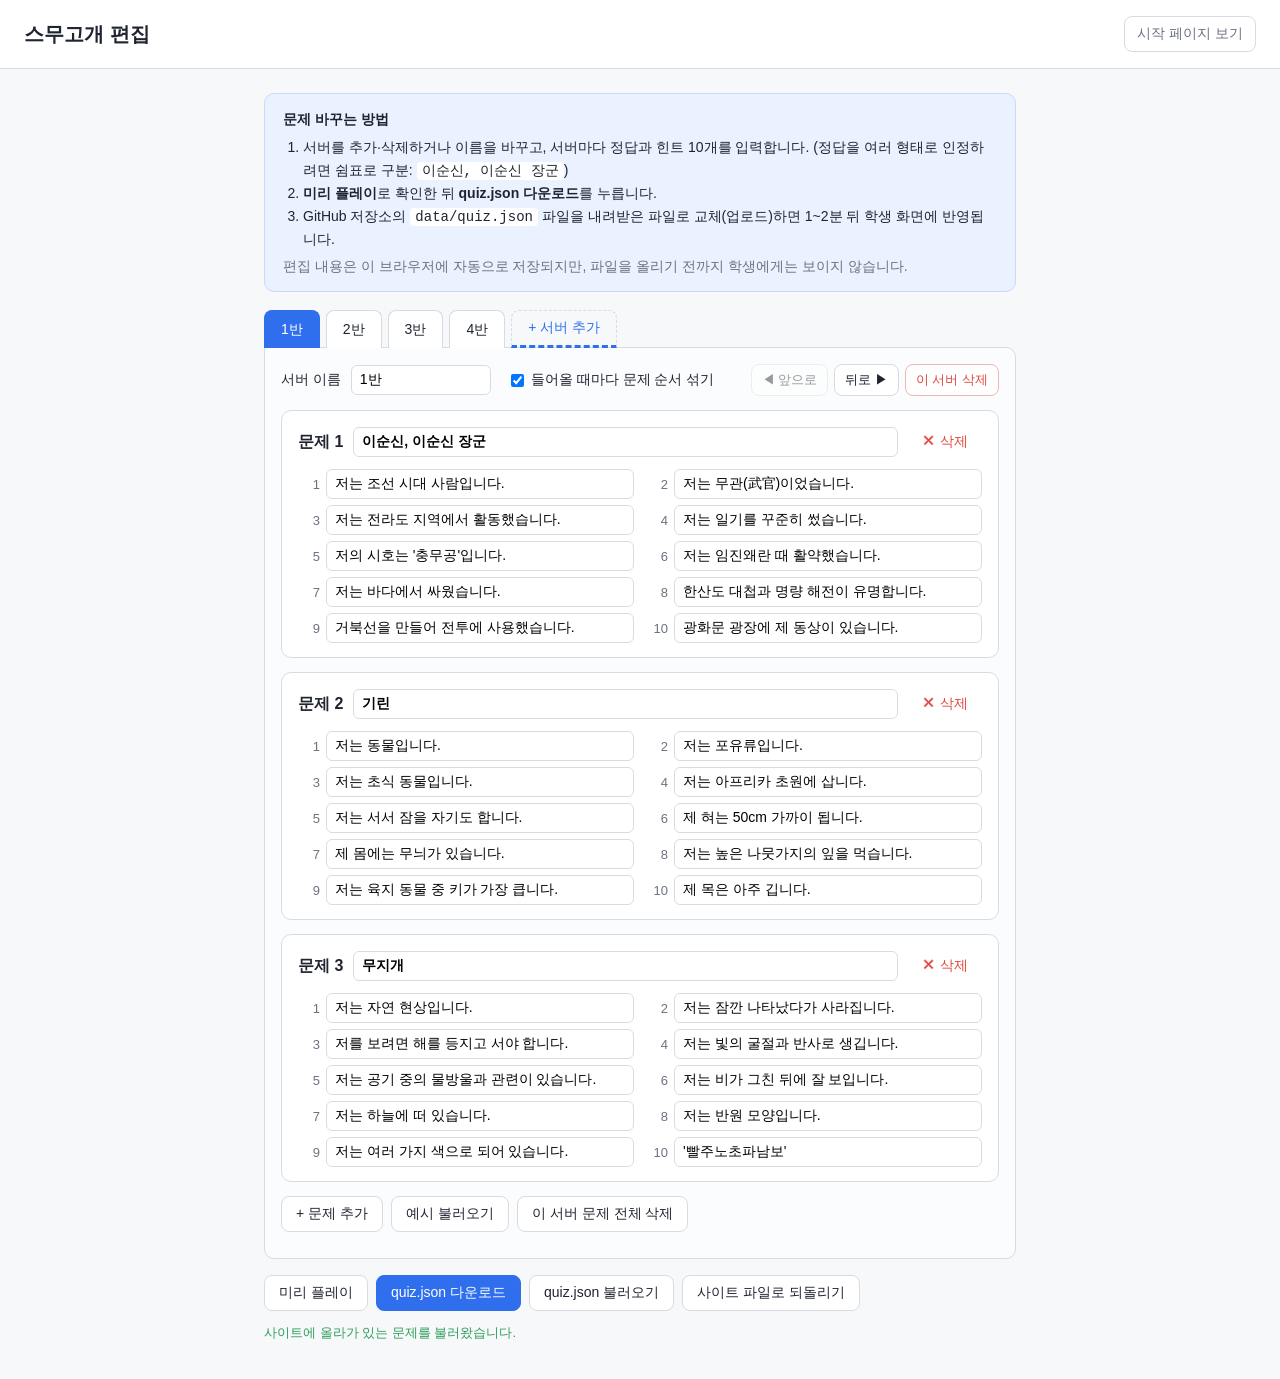
==== editor.html @ bad4424d "Add twenty questions site with per-server problem sets Co-Authored-By: Claude Opus 5.5 <noreply@anth" ====
<!DOCTYPE html>
<html lang="ko">
<head>
<meta charset="UTF-8">
<meta name="viewport" content="width=device-width, initial-scale=1.0">
<title>스무고개 편집</title>
<link rel="stylesheet" href="style.css">
</head>
<body>
<header class="app-header">
  <h1>스무고개 편집</h1>
  <a class="home-link" href="index.html" target="_blank">시작 페이지 보기</a>
</header>

<main>
  <div class="guide-box">
    <strong>문제 바꾸는 방법</strong>
    <ol>
      <li>서버를 추가·삭제하거나 이름을 바꾸고, 서버마다 정답과 힌트 10개를 입력합니다.
        (정답을 여러 형태로 인정하려면 쉼표로 구분: <code>이순신, 이순신 장군</code>)</li>
      <li><strong>미리 플레이</strong>로 확인한 뒤 <strong>quiz.json 다운로드</strong>를 누릅니다.</li>
      <li>GitHub 저장소의 <code>data/quiz.json</code> 파일을 내려받은 파일로 교체(업로드)하면 1~2분 뒤 학생 화면에 반영됩니다.</li>
    </ol>
    <p class="hint">편집 내용은 이 브라우저에 자동으로 저장되지만, 파일을 올리기 전까지 학생에게는 보이지 않습니다.</p>
  </div>

  <nav class="server-tabs" id="server-tabs"></nav>

  <div class="server-panel">
    <div class="meta-row">
      <label>서버 이름 <input id="name-input" type="text" placeholder="예: 1반"></label>
      <label class="check-label"><input type="checkbox" id="shuffle-check"> 들어올 때마다 문제 순서 섞기</label>
      <span class="meta-actions">
        <button id="move-left-btn" type="button" title="시작 페이지에서 앞으로">◀ 앞으로</button>
        <button id="move-right-btn" type="button" title="시작 페이지에서 뒤로">뒤로 ▶</button>
        <button id="delete-server-btn" type="button" class="danger">이 서버 삭제</button>
      </span>
    </div>

    <div id="problem-list"></div>

    <div class="row-actions">
      <button id="add-problem-btn" type="button">+ 문제 추가</button>
      <button id="load-example-btn" type="button">예시 불러오기</button>
      <button id="reset-btn" type="button">이 서버 문제 전체 삭제</button>
    </div>
  </div>

  <div class="editor-actions">
    <button id="preview-btn" type="button">미리 플레이</button>
    <button id="download-btn" type="button" class="primary">quiz.json 다운로드</button>
    <label class="file-btn">
      quiz.json 불러오기
      <input id="import-input" type="file" accept="application/json">
    </label>
    <button id="reload-btn" type="button">사이트 파일로 되돌리기</button>
  </div>

  <p id="editor-status" class="status"></p>
</main>

<script src="common.js"></script>
<script src="editor.js"></script>
</body>
</html>
---- style.css ----
:root {
  --accent: #2f6fed;
  --accent-light: #eaf1ff;
  --border: #d7dce3;
  --bg: #f7f8fa;
  --panel-bg: #ffffff;
  --text: #1f2430;
  --muted: #6b7280;
  --correct: #2e9e5b;
  --correct-light: #e6f6ec;
  --incorrect: #e0483f;
  --incorrect-light: #fdecea;
}

* { box-sizing: border-box; }

body {
  margin: 0;
  font-family: -apple-system, "Segoe UI", "Pretendard", "Malgun Gothic", sans-serif;
  background: var(--bg);
  color: var(--text);
}

.app-header {
  display: flex;
  align-items: center;
  justify-content: space-between;
  padding: 16px 24px;
  background: var(--panel-bg);
  border-bottom: 1px solid var(--border);
}

.app-header h1 { font-size: 20px; margin: 0; }

.tabs { display: flex; gap: 8px; }

.tab-btn {
  padding: 8px 16px;
  border: 1px solid var(--border);
  background: var(--panel-bg);
  border-radius: 8px;
  cursor: pointer;
  font-size: 14px;
}

.tab-btn.active {
  background: var(--accent);
  color: #fff;
  border-color: var(--accent);
}

main {
  max-width: 800px;
  margin: 0 auto;
  padding: 24px;
}

.panel { display: none; }
.panel.active { display: block; }

.hint {
  color: var(--muted);
  font-size: 14px;
  line-height: 1.5;
}

.hint code {
  background: #eef0f3;
  padding: 1px 5px;
  border-radius: 4px;
}

/* ---------- 편집 모드 ---------- */

.problem-card {
  background: var(--panel-bg);
  border: 1px solid var(--border);
  border-radius: 10px;
  padding: 14px 16px;
  margin-bottom: 14px;
}

.problem-head {
  display: flex;
  align-items: center;
  gap: 10px;
  margin-bottom: 10px;
}

.problem-head .problem-no {
  font-weight: 700;
  white-space: nowrap;
}

.problem-head input { flex: 1; font-weight: 600; }

.problem-head .del-btn {
  border: none;
  background: none;
  color: var(--incorrect);
  font-size: 14px;
  white-space: nowrap;
}

.hint-inputs {
  display: grid;
  grid-template-columns: 1fr 1fr;
  gap: 6px 12px;
}

.hint-input-row {
  display: flex;
  align-items: center;
  gap: 6px;
}

.hint-input-row span {
  width: 22px;
  text-align: right;
  color: var(--muted);
  font-size: 13px;
  flex-shrink: 0;
}

.problem-card input[type="text"] {
  width: 100%;
  padding: 6px 8px;
  border: 1px solid var(--border);
  border-radius: 6px;
  font-size: 14px;
}

.row-actions { margin: 10px 0; }

button {
  padding: 8px 14px;
  border: 1px solid var(--border);
  background: var(--panel-bg);
  border-radius: 8px;
  cursor: pointer;
  font-size: 14px;
  color: var(--text);
}

button:hover:not(:disabled) { background: #f0f2f5; }
button:disabled { opacity: 0.45; cursor: not-allowed; }

button.primary {
  background: var(--accent);
  border-color: var(--accent);
  color: #fff;
}

button.primary:hover:not(:disabled) { background: #2559c7; }

.editor-actions {
  display: flex;
  flex-wrap: wrap;
  align-items: center;
  gap: 8px;
  margin-top: 16px;
}

.check-label {
  font-size: 14px;
  display: flex;
  align-items: center;
  gap: 4px;
  margin-right: 8px;
}

.file-btn {
  padding: 8px 14px;
  border: 1px solid var(--border);
  background: var(--panel-bg);
  border-radius: 8px;
  cursor: pointer;
  font-size: 14px;
  position: relative;
}

.file-btn input[type="file"] {
  position: absolute;
  inset: 0;
  opacity: 0;
  cursor: pointer;
}

.status {
  min-height: 20px;
  font-size: 13px;
  color: var(--incorrect);
}

.status.ok { color: var(--correct); }

/* ---------- 플레이 모드 ---------- */

.empty-msg {
  padding: 40px 0;
  text-align: center;
  color: var(--muted);
}

.progress-row {
  display: flex;
  justify-content: space-between;
  align-items: center;
  margin-bottom: 14px;
}

.problem-counter { font-size: 18px; font-weight: 700; }
.score-display { font-size: 14px; color: var(--muted); }

.hint-list {
  list-style: none;
  margin: 0 0 16px;
  padding: 0;
}

.hint-list li {
  display: flex;
  gap: 10px;
  align-items: baseline;
  background: var(--panel-bg);
  border: 1px solid var(--border);
  border-radius: 8px;
  padding: 10px 14px;
  margin-bottom: 8px;
  font-size: 16px;
  line-height: 1.5;
}

.hint-list li .hint-no {
  color: var(--accent);
  font-weight: 700;
  flex-shrink: 0;
  min-width: 52px;
}

.hint-list li.latest {
  border-color: var(--accent);
  background: var(--accent-light);
  font-weight: 600;
}

/* 틀리거나 맞힌 뒤 공개되는, 보지 않았던 힌트 */
.hint-list li.unseen {
  background: #f3f4f6;
  border-style: dashed;
  color: var(--muted);
}

.hint-list li.unseen .hint-no { color: var(--muted); }

.hint-list li .unseen-tag {
  margin-left: auto;
  font-size: 12px;
  white-space: nowrap;
}

.answer-row {
  display: flex;
  gap: 8px;
}

.answer-row input {
  flex: 1;
  min-width: 0;
  padding: 10px 12px;
  border: 1px solid var(--border);
  border-radius: 8px;
  font-size: 16px;
}

.answer-row input:focus { outline: 2px solid var(--accent); border-color: var(--accent); }

.answer-row button { padding: 10px 18px; font-size: 15px; white-space: nowrap; }

.result-box {
  border-radius: 10px;
  padding: 16px 18px;
  margin-top: 4px;
}

.result-box.correct { background: var(--correct-light); border: 1px solid var(--correct); }
.result-box.incorrect { background: var(--incorrect-light); border: 1px solid var(--incorrect); }

.result-title { font-size: 18px; font-weight: 700; margin: 0 0 6px; }
.result-box.correct .result-title { color: var(--correct); }
.result-box.incorrect .result-title { color: var(--incorrect); }

.result-detail { margin: 0 0 12px; font-size: 15px; line-height: 1.6; }

.summary-title { font-size: 20px; margin: 0 0 6px; }
.summary-score { font-size: 16px; font-weight: 600; }

.summary-table {
  width: 100%;
  border-collapse: collapse;
  background: var(--panel-bg);
  border: 1px solid var(--border);
  font-size: 14px;
}

.summary-table th, .summary-table td {
  padding: 8px 10px;
  border-bottom: 1px solid var(--border);
  text-align: left;
}

.summary-table th { background: #f0f2f5; color: var(--muted); font-size: 13px; }
.summary-table tr.correct td:nth-child(3) { color: var(--correct); font-weight: 600; }
.summary-table tr.incorrect td:nth-child(3) { color: var(--incorrect); }

.play-actions { margin-top: 20px; display: flex; gap: 10px; }

@media (max-width: 640px) {
  main { padding: 14px; }
  .app-header { padding: 12px 16px; }
  .hint-inputs { grid-template-columns: 1fr; }
  .answer-row { flex-wrap: wrap; }
  .answer-row input { flex-basis: 100%; }
  .answer-row button { flex: 1; }
}

/* ---------- 시작 페이지 ---------- */

.start-main { text-align: center; }
.start-title { font-size: 24px; margin: 24px 0 8px; }
.start-hint { margin-bottom: 28px; }

.class-grid {
  display: grid;
  grid-template-columns: repeat(2, 1fr);
  gap: 16px;
  max-width: 520px;
  margin: 0 auto;
}

.class-card {
  display: flex;
  align-items: baseline;
  justify-content: center;
  gap: 4px;
  padding: 32px 16px;
  background: var(--panel-bg);
  border: 2px solid var(--border);
  border-radius: 14px;
  color: var(--text);
  text-decoration: none;
  font-size: 22px;
  font-weight: 600;
  transition: border-color 0.15s, background 0.15s, transform 0.15s;
}

.class-card:hover {
  border-color: var(--accent);
  background: var(--accent-light);
  transform: translateY(-2px);
}

.class-card .class-no { font-size: 40px; font-weight: 800; color: var(--accent); }

/* ---------- 게임 페이지 헤더 ---------- */

.class-title { color: var(--accent); margin-left: 6px; }

.home-link {
  font-size: 14px;
  color: var(--muted);
  text-decoration: none;
  padding: 8px 12px;
  border: 1px solid var(--border);
  border-radius: 8px;
}

.home-link:hover { background: #f0f2f5; }

.empty-msg a { color: var(--accent); }

/* ---------- 편집 페이지 ---------- */

.guide-box {
  background: var(--accent-light);
  border: 1px solid #c9d9fb;
  border-radius: 10px;
  padding: 14px 18px;
  margin-bottom: 18px;
  font-size: 14px;
  line-height: 1.6;
}

.guide-box ol { margin: 6px 0; padding-left: 20px; }
.guide-box .hint { margin: 4px 0 0; }

.guide-box code, .hint code {
  background: #fff;
  padding: 1px 5px;
  border-radius: 4px;
}

.meta-row {
  display: flex;
  flex-wrap: wrap;
  align-items: center;
  gap: 16px;
  margin-bottom: 14px;
  font-size: 14px;
}

.meta-row input[type="text"] {
  margin-left: 6px;
  padding: 6px 8px;
  border: 1px solid var(--border);
  border-radius: 6px;
  font-size: 14px;
  width: 140px;
}

@media (max-width: 640px) {
  .app-header { flex-wrap: wrap; gap: 8px; }
  .class-card { padding: 24px 12px; }
}

/* ---------- 편집 페이지: 서버 탭 ---------- */

.server-tabs {
  display: flex;
  flex-wrap: wrap;
  gap: 6px;
  margin-bottom: -1px;
}

.server-tabs .tab-btn {
  border-radius: 8px 8px 0 0;
  border-bottom: none;
}

.server-tabs .add-tab {
  color: var(--accent);
  border-style: dashed;
  background: transparent;
}

.server-panel {
  border: 1px solid var(--border);
  border-radius: 0 10px 10px 10px;
  background: #fbfcfd;
  padding: 16px;
}

.meta-actions {
  display: flex;
  gap: 6px;
  margin-left: auto;
}

.meta-actions button { padding: 6px 10px; font-size: 13px; }

button.danger { color: var(--incorrect); border-color: #f1b7b3; }
button.danger:hover:not(:disabled) { background: var(--incorrect-light); }

.row-actions { display: flex; flex-wrap: wrap; gap: 8px; }

@media (max-width: 640px) {
  .meta-actions { margin-left: 0; }
}
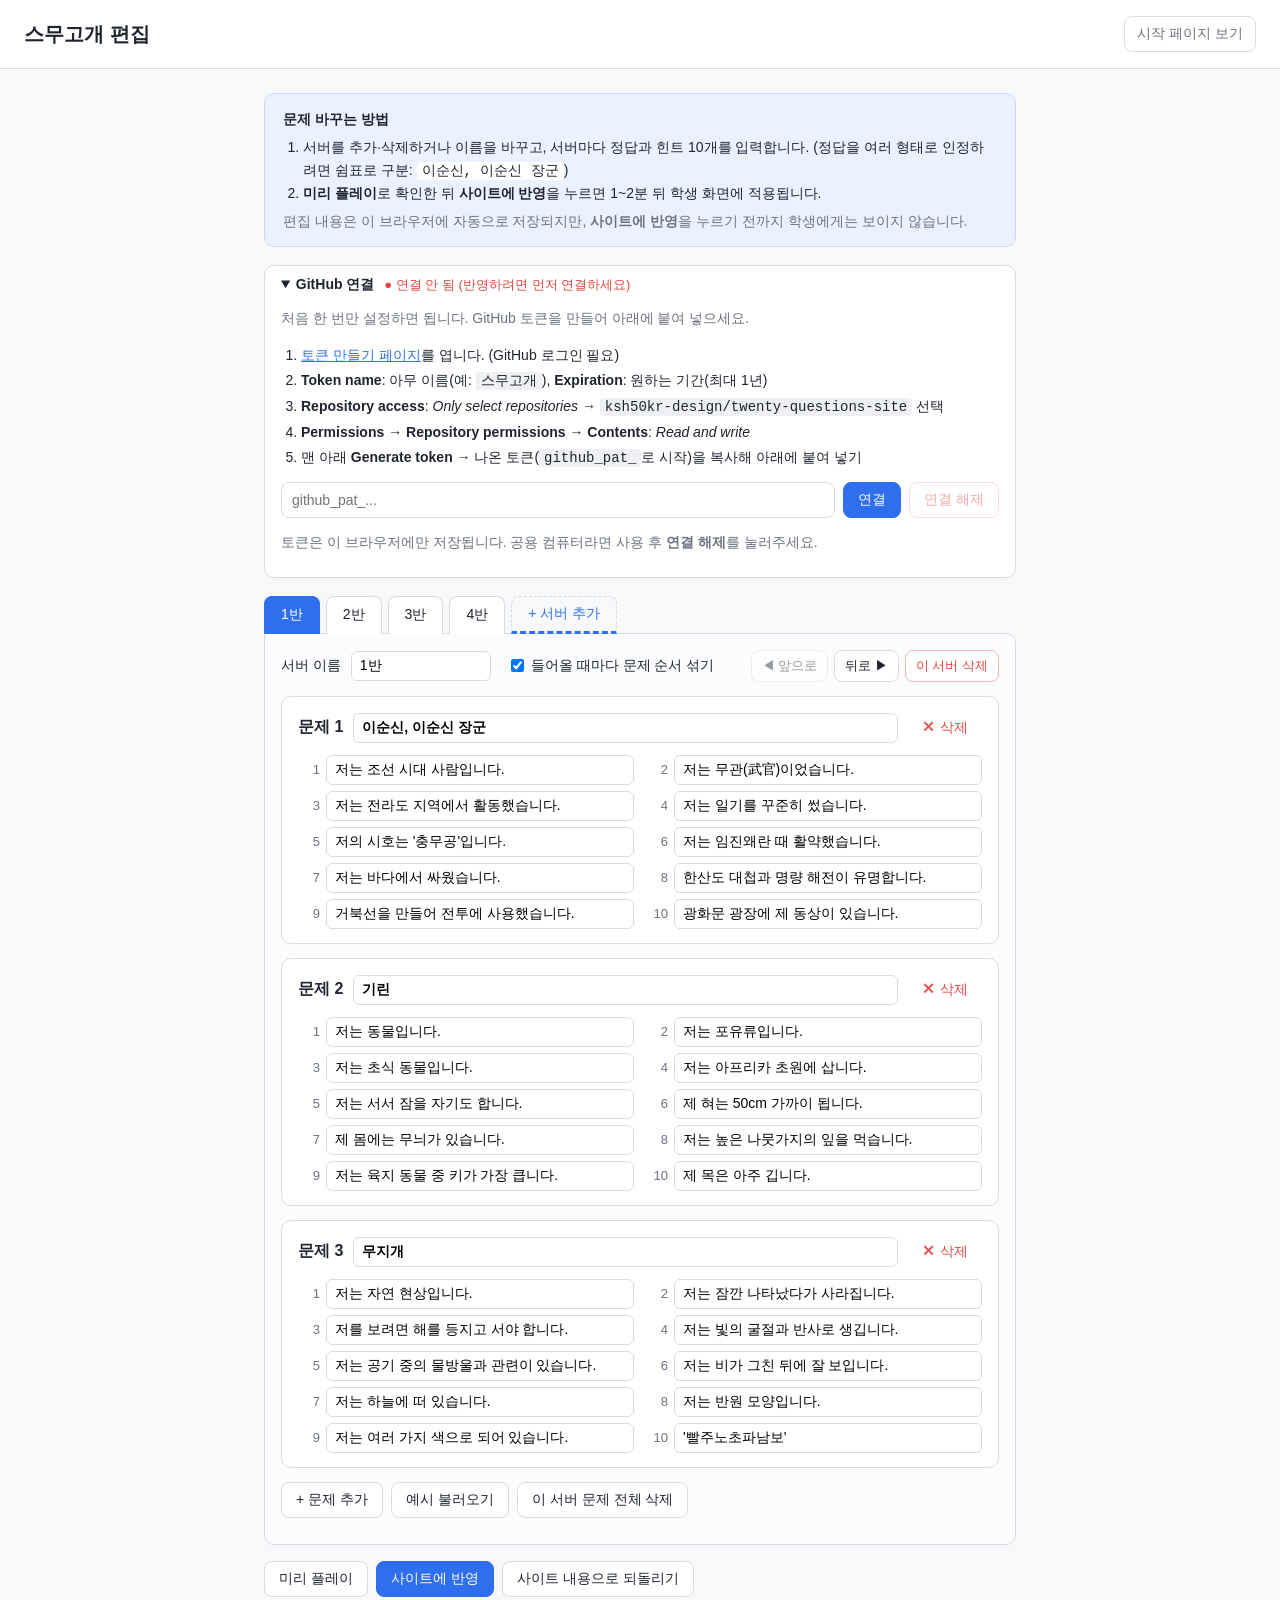
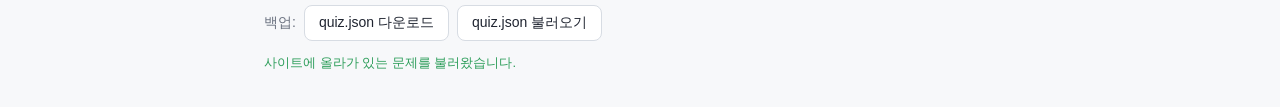
==== commit a477f62b: "Add one-click publish from editor via GitHub API Co-Authored-By: Claude Opus 5.5 <noreply@anthropic." ====
--- a/editor.html
+++ b/editor.html
@@ -18,11 +18,30 @@
     <ol>
       <li>서버를 추가·삭제하거나 이름을 바꾸고, 서버마다 정답과 힌트 10개를 입력합니다.
         (정답을 여러 형태로 인정하려면 쉼표로 구분: <code>이순신, 이순신 장군</code>)</li>
-      <li><strong>미리 플레이</strong>로 확인한 뒤 <strong>quiz.json 다운로드</strong>를 누릅니다.</li>
-      <li>GitHub 저장소의 <code>data/quiz.json</code> 파일을 내려받은 파일로 교체(업로드)하면 1~2분 뒤 학생 화면에 반영됩니다.</li>
+      <li><strong>미리 플레이</strong>로 확인한 뒤 <strong>사이트에 반영</strong>을 누르면 1~2분 뒤 학생 화면에 적용됩니다.</li>
     </ol>
-    <p class="hint">편집 내용은 이 브라우저에 자동으로 저장되지만, 파일을 올리기 전까지 학생에게는 보이지 않습니다.</p>
+    <p class="hint">편집 내용은 이 브라우저에 자동으로 저장되지만, <strong>사이트에 반영</strong>을 누르기 전까지 학생에게는 보이지 않습니다.</p>
   </div>
+
+  <details id="gh-box" class="gh-box">
+    <summary>GitHub 연결 <span id="gh-state" class="gh-state"></span></summary>
+    <div class="gh-body">
+      <p class="hint">처음 한 번만 설정하면 됩니다. GitHub 토큰을 만들어 아래에 붙여 넣으세요.</p>
+      <ol class="gh-steps">
+        <li><a href="https://github.com/settings/personal-access-tokens/new" target="_blank" rel="noopener">토큰 만들기 페이지</a>를 엽니다. (GitHub 로그인 필요)</li>
+        <li><strong>Token name</strong>: 아무 이름(예: <code>스무고개</code>), <strong>Expiration</strong>: 원하는 기간(최대 1년)</li>
+        <li><strong>Repository access</strong>: <em>Only select repositories</em> → <code id="gh-repo-name"></code> 선택</li>
+        <li><strong>Permissions → Repository permissions → Contents</strong>: <em>Read and write</em></li>
+        <li>맨 아래 <strong>Generate token</strong> → 나온 토큰(<code>github_pat_</code>로 시작)을 복사해 아래에 붙여 넣기</li>
+      </ol>
+      <div class="gh-row">
+        <input id="gh-token-input" type="password" placeholder="github_pat_..." autocomplete="off">
+        <button id="gh-save-btn" type="button" class="primary">연결</button>
+        <button id="gh-forget-btn" type="button" class="danger">연결 해제</button>
+      </div>
+      <p class="hint">토큰은 이 브라우저에만 저장됩니다. 공용 컴퓨터라면 사용 후 <strong>연결 해제</strong>를 눌러주세요.</p>
+    </div>
+  </details>
 
   <nav class="server-tabs" id="server-tabs"></nav>
 
@@ -48,12 +67,16 @@
 
   <div class="editor-actions">
     <button id="preview-btn" type="button">미리 플레이</button>
-    <button id="download-btn" type="button" class="primary">quiz.json 다운로드</button>
+    <button id="publish-btn" type="button" class="primary">사이트에 반영</button>
+    <button id="reload-btn" type="button">사이트 내용으로 되돌리기</button>
+  </div>
+  <div class="editor-actions backup-actions">
+    <span class="hint">백업:</span>
+    <button id="download-btn" type="button">quiz.json 다운로드</button>
     <label class="file-btn">
       quiz.json 불러오기
       <input id="import-input" type="file" accept="application/json">
     </label>
-    <button id="reload-btn" type="button">사이트 파일로 되돌리기</button>
   </div>
 
   <p id="editor-status" class="status"></p>
--- a/style.css
+++ b/style.css
@@ -466,3 +466,37 @@
 @media (max-width: 640px) {
   .meta-actions { margin-left: 0; }
 }
+
+/* ---------- 편집 페이지: GitHub 연결 ---------- */
+
+.gh-box {
+  background: var(--panel-bg);
+  border: 1px solid var(--border);
+  border-radius: 10px;
+  padding: 10px 16px;
+  margin-bottom: 18px;
+  font-size: 14px;
+}
+
+.gh-box summary { cursor: pointer; font-weight: 600; }
+.gh-state { font-weight: 500; margin-left: 6px; font-size: 13px; }
+.gh-state.on { color: var(--correct); }
+.gh-state.off { color: var(--incorrect); }
+
+.gh-steps { padding-left: 20px; line-height: 1.8; margin: 6px 0 10px; }
+.gh-steps a { color: var(--accent); }
+.gh-steps code { background: #eef0f3; padding: 1px 5px; border-radius: 4px; }
+
+.gh-row { display: flex; gap: 8px; flex-wrap: wrap; }
+
+.gh-row input {
+  flex: 1;
+  min-width: 200px;
+  padding: 8px 10px;
+  border: 1px solid var(--border);
+  border-radius: 8px;
+  font-size: 14px;
+}
+
+.backup-actions { margin-top: 8px; }
+.backup-actions .hint { margin: 0; }
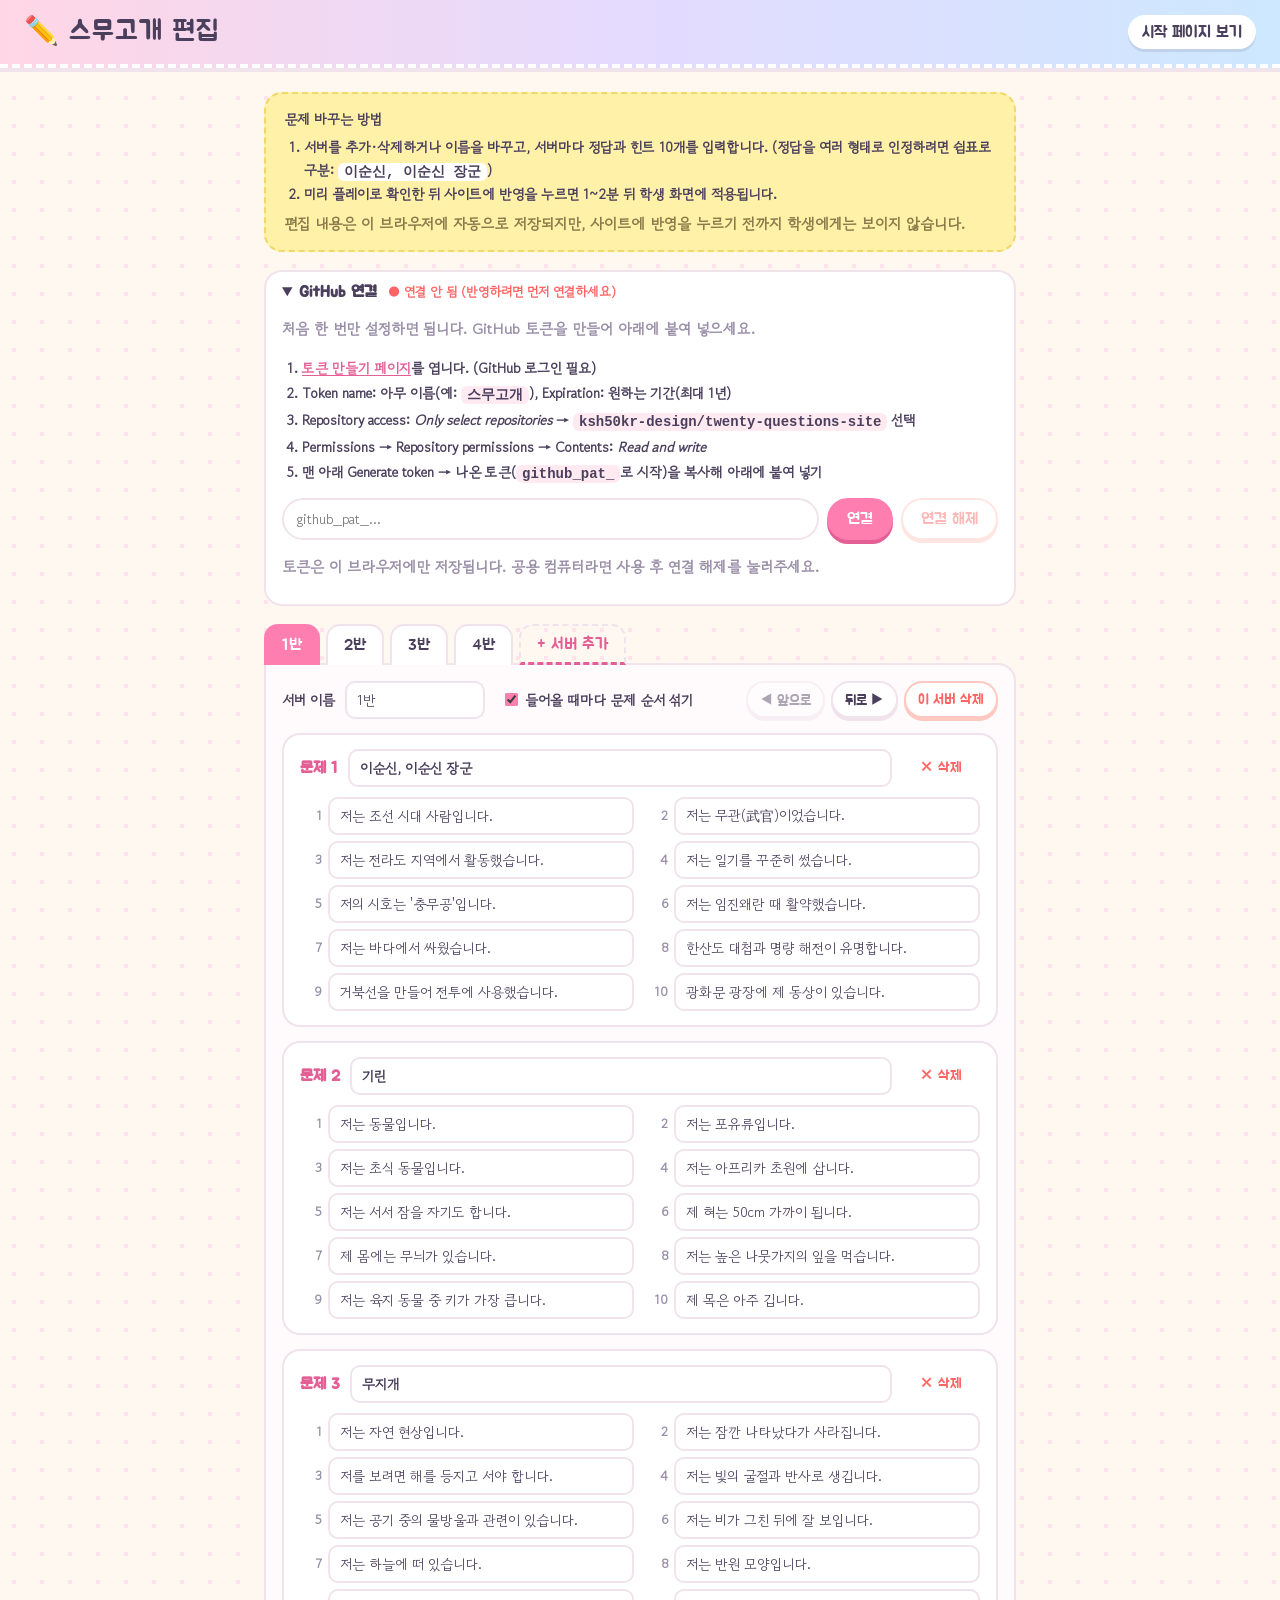
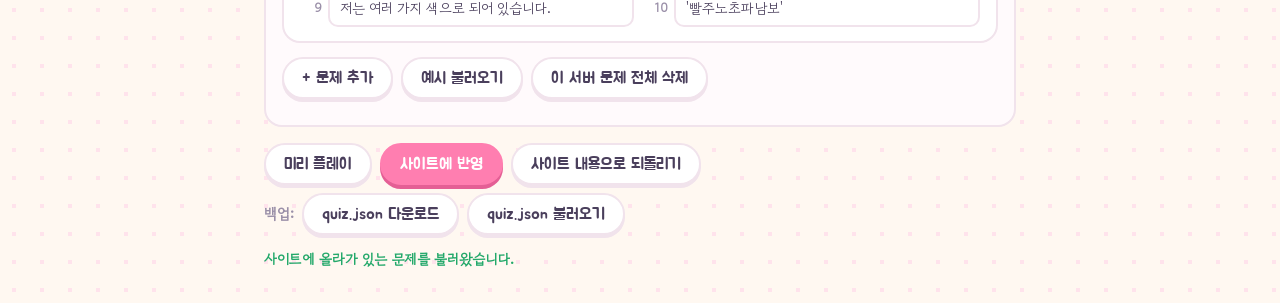
==== commit ae0ffd04: "Restyle site with cute pastel theme for elementary students Rename start prompt to '서버를 선택하세요', add " ====
--- a/editor.html
+++ b/editor.html
@@ -4,11 +4,14 @@
 <meta charset="UTF-8">
 <meta name="viewport" content="width=device-width, initial-scale=1.0">
 <title>스무고개 편집</title>
+<link rel="preconnect" href="https://fonts.googleapis.com">
+<link rel="preconnect" href="https://fonts.gstatic.com" crossorigin>
+<link href="https://fonts.googleapis.com/css2?family=Gowun+Dodum&family=Jua&display=swap" rel="stylesheet">
 <link rel="stylesheet" href="style.css">
 </head>
 <body>
 <header class="app-header">
-  <h1>스무고개 편집</h1>
+  <h1><span class="logo">✏️</span> 스무고개 편집</h1>
   <a class="home-link" href="index.html" target="_blank">시작 페이지 보기</a>
 </header>
 
--- a/style.css
+++ b/style.css
@@ -1,46 +1,93 @@
 :root {
-  --accent: #2f6fed;
-  --accent-light: #eaf1ff;
-  --border: #d7dce3;
-  --bg: #f7f8fa;
+  /* 기본 */
+  --bg: #fff8f1;
+  --dot: #ffe3ec;
   --panel-bg: #ffffff;
-  --text: #1f2430;
-  --muted: #6b7280;
-  --correct: #2e9e5b;
-  --correct-light: #e6f6ec;
-  --incorrect: #e0483f;
-  --incorrect-light: #fdecea;
+  --text: #4a3f5c;
+  --muted: #9a8fa8;
+  --border: #f1e3ec;
+
+  /* 포인트 색 (선명한 캔디 핑크) */
+  --accent: #ff7eb0;
+  --accent-dark: #e45f95;
+  --accent-light: #ffeaf2;
+
+  /* 파스텔 팔레트 */
+  --pink: #ffd6e5;
+  --peach: #ffdcc8;
+  --lemon: #fff1a8;
+  --mint: #c8f1dd;
+  --sky: #cde8ff;
+  --lavender: #e4dbff;
+
+  /* 정답 / 오답 */
+  --correct: #23a86a;
+  --correct-light: #dcf7e9;
+  --incorrect: #ff6464;
+  --incorrect-light: #ffe7e4;
+
+  --font-title: "Jua", "Gowun Dodum", "Malgun Gothic", sans-serif;
+  --font-body: "Gowun Dodum", "Pretendard", "Malgun Gothic", sans-serif;
 }
 
 * { box-sizing: border-box; }
 
 body {
   margin: 0;
-  font-family: -apple-system, "Segoe UI", "Pretendard", "Malgun Gothic", sans-serif;
-  background: var(--bg);
-  color: var(--text);
+  font-family: var(--font-body);
+  font-weight: 700;
+  background-color: var(--bg);
+  background-image: radial-gradient(var(--dot) 2.5px, transparent 2.5px);
+  background-size: 28px 28px;
+  color: var(--text);
+  min-height: 100vh;
+}
+
+h1, h2, .problem-counter, .result-title, .summary-title, .class-card, button, .file-btn, .home-link, .tab-btn {
+  font-family: var(--font-title);
+  font-weight: 400;
 }
 
 .app-header {
   display: flex;
   align-items: center;
   justify-content: space-between;
-  padding: 16px 24px;
-  background: var(--panel-bg);
-  border-bottom: 1px solid var(--border);
-}
-
-.app-header h1 { font-size: 20px; margin: 0; }
+  padding: 14px 24px;
+  background: linear-gradient(90deg, var(--pink), var(--lavender) 50%, var(--sky));
+  border-bottom: 4px dashed #fff;
+  box-shadow: 0 4px 0 var(--border);
+}
+
+.app-header h1 {
+  font-size: 28px;
+  margin: 0;
+  letter-spacing: 1px;
+  color: var(--text);
+}
+
+.logo {
+  display: inline-block;
+  animation: wiggle 2.4s ease-in-out infinite;
+}
+
+@keyframes wiggle {
+  0%, 100% { transform: rotate(0); }
+  10% { transform: rotate(-14deg); }
+  20% { transform: rotate(12deg); }
+  30% { transform: rotate(-6deg); }
+  40% { transform: rotate(0); }
+}
 
 .tabs { display: flex; gap: 8px; }
 
 .tab-btn {
   padding: 8px 16px;
-  border: 1px solid var(--border);
-  background: var(--panel-bg);
-  border-radius: 8px;
+  border: 2px solid var(--border);
+  background: var(--panel-bg);
+  border-radius: 14px;
   cursor: pointer;
-  font-size: 14px;
+  font-size: 16px;
+  box-shadow: none;
 }
 
 .tab-btn.active {
@@ -60,22 +107,50 @@
 
 .hint {
   color: var(--muted);
-  font-size: 14px;
-  line-height: 1.5;
+  font-size: 15px;
+  line-height: 1.6;
 }
 
 .hint code {
-  background: #eef0f3;
-  padding: 1px 5px;
-  border-radius: 4px;
-}
+  background: var(--accent-light);
+  padding: 1px 6px;
+  border-radius: 6px;
+}
+
+/* ---------- 버튼 ---------- */
+
+button {
+  padding: 9px 18px;
+  border: 2px solid var(--border);
+  background: var(--panel-bg);
+  border-radius: 999px;
+  cursor: pointer;
+  font-size: 16px;
+  color: var(--text);
+  box-shadow: 0 3px 0 var(--border);
+  transition: transform 0.1s, box-shadow 0.1s, background 0.15s;
+}
+
+button:hover:not(:disabled) { background: var(--accent-light); transform: translateY(-1px); }
+button:active:not(:disabled) { transform: translateY(2px); box-shadow: 0 1px 0 var(--border); }
+button:disabled { opacity: 0.45; cursor: not-allowed; }
+
+button.primary {
+  background: var(--accent);
+  border-color: var(--accent);
+  color: #fff;
+  box-shadow: 0 4px 0 var(--accent-dark);
+}
+
+button.primary:hover:not(:disabled) { background: #ff6aa3; }
+button.primary:active:not(:disabled) { box-shadow: 0 1px 0 var(--accent-dark); }
 
 /* ---------- 편집 모드 ---------- */
 
 .problem-card {
   background: var(--panel-bg);
-  border: 1px solid var(--border);
-  border-radius: 10px;
+  border: 2px solid var(--border);
+  border-radius: 18px;
   padding: 14px 16px;
   margin-bottom: 14px;
 }
@@ -88,15 +163,17 @@
 }
 
 .problem-head .problem-no {
-  font-weight: 700;
+  font-family: var(--font-title);
+  color: var(--accent-dark);
   white-space: nowrap;
 }
 
-.problem-head input { flex: 1; font-weight: 600; }
+.problem-head input { flex: 1; font-weight: 700; }
 
 .problem-head .del-btn {
   border: none;
   background: none;
+  box-shadow: none;
   color: var(--incorrect);
   font-size: 14px;
   white-space: nowrap;
@@ -124,34 +201,17 @@
 
 .problem-card input[type="text"] {
   width: 100%;
-  padding: 6px 8px;
-  border: 1px solid var(--border);
-  border-radius: 6px;
-  font-size: 14px;
-}
+  padding: 7px 10px;
+  border: 2px solid var(--border);
+  border-radius: 10px;
+  font-size: 14px;
+  font-family: var(--font-body);
+  color: var(--text);
+}
+
+input[type="text"]:focus { outline: none; border-color: var(--accent); }
 
 .row-actions { margin: 10px 0; }
-
-button {
-  padding: 8px 14px;
-  border: 1px solid var(--border);
-  background: var(--panel-bg);
-  border-radius: 8px;
-  cursor: pointer;
-  font-size: 14px;
-  color: var(--text);
-}
-
-button:hover:not(:disabled) { background: #f0f2f5; }
-button:disabled { opacity: 0.45; cursor: not-allowed; }
-
-button.primary {
-  background: var(--accent);
-  border-color: var(--accent);
-  color: #fff;
-}
-
-button.primary:hover:not(:disabled) { background: #2559c7; }
 
 .editor-actions {
   display: flex;
@@ -169,14 +229,17 @@
   margin-right: 8px;
 }
 
+.check-label input { accent-color: var(--accent); }
+
 .file-btn {
-  padding: 8px 14px;
-  border: 1px solid var(--border);
-  background: var(--panel-bg);
-  border-radius: 8px;
+  padding: 9px 18px;
+  border: 2px solid var(--border);
+  background: var(--panel-bg);
+  border-radius: 999px;
   cursor: pointer;
-  font-size: 14px;
+  font-size: 16px;
   position: relative;
+  box-shadow: 0 3px 0 var(--border);
 }
 
 .file-btn input[type="file"] {
@@ -188,7 +251,7 @@
 
 .status {
   min-height: 20px;
-  font-size: 13px;
+  font-size: 14px;
   color: var(--incorrect);
 }
 
@@ -200,58 +263,100 @@
   padding: 40px 0;
   text-align: center;
   color: var(--muted);
+  font-size: 17px;
 }
 
 .progress-row {
   display: flex;
   justify-content: space-between;
   align-items: center;
-  margin-bottom: 14px;
-}
-
-.problem-counter { font-size: 18px; font-weight: 700; }
-.score-display { font-size: 14px; color: var(--muted); }
+  margin-bottom: 16px;
+}
+
+.problem-counter {
+  font-size: 22px;
+  background: var(--lemon);
+  padding: 6px 16px;
+  border-radius: 999px;
+  box-shadow: 0 3px 0 #f0d86a;
+}
+
+.score-display {
+  font-size: 16px;
+  color: var(--accent-dark);
+  background: var(--panel-bg);
+  border: 2px solid var(--pink);
+  padding: 5px 14px;
+  border-radius: 999px;
+}
 
 .hint-list {
   list-style: none;
-  margin: 0 0 16px;
+  margin: 0 0 18px;
   padding: 0;
 }
 
 .hint-list li {
   display: flex;
-  gap: 10px;
-  align-items: baseline;
-  background: var(--panel-bg);
-  border: 1px solid var(--border);
-  border-radius: 8px;
-  padding: 10px 14px;
-  margin-bottom: 8px;
-  font-size: 16px;
+  gap: 12px;
+  align-items: center;
+  background: var(--panel-bg);
+  border: 2px solid var(--border);
+  border-radius: 16px;
+  padding: 11px 14px;
+  margin-bottom: 9px;
+  font-size: 18px;
   line-height: 1.5;
 }
 
 .hint-list li .hint-no {
-  color: var(--accent);
-  font-weight: 700;
   flex-shrink: 0;
-  min-width: 52px;
-}
+  min-width: 64px;
+  text-align: center;
+  font-family: var(--font-title);
+  font-size: 15px;
+  padding: 3px 10px;
+  border-radius: 999px;
+  background: var(--lavender);
+  color: #6b55b8;
+}
+
+.hint-list li:nth-child(5n+2) .hint-no { background: var(--mint); color: #25845a; }
+.hint-list li:nth-child(5n+3) .hint-no { background: var(--sky); color: #2e76b8; }
+.hint-list li:nth-child(5n+4) .hint-no { background: var(--peach); color: #c4622e; }
+.hint-list li:nth-child(5n+5) .hint-no { background: var(--pink); color: var(--accent-dark); }
 
 .hint-list li.latest {
   border-color: var(--accent);
   background: var(--accent-light);
-  font-weight: 600;
+  animation: pop 0.35s ease-out;
+}
+
+.hint-list li.latest::after {
+  content: "NEW";
+  margin-left: auto;
+  font-family: var(--font-title);
+  font-size: 12px;
+  color: #fff;
+  background: var(--accent);
+  padding: 2px 8px;
+  border-radius: 999px;
+}
+
+@keyframes pop {
+  0% { transform: scale(0.9); opacity: 0; }
+  70% { transform: scale(1.03); opacity: 1; }
+  100% { transform: scale(1); }
 }
 
 /* 틀리거나 맞힌 뒤 공개되는, 보지 않았던 힌트 */
 .hint-list li.unseen {
-  background: #f3f4f6;
+  background: #faf7fb;
   border-style: dashed;
   color: var(--muted);
 }
 
-.hint-list li.unseen .hint-no { color: var(--muted); }
+.hint-list li.unseen .hint-no { background: #eee8f1; color: var(--muted); }
 
 .hint-list li .unseen-tag {
   margin-left: auto;
@@ -267,58 +372,78 @@
 .answer-row input {
   flex: 1;
   min-width: 0;
-  padding: 10px 12px;
-  border: 1px solid var(--border);
-  border-radius: 8px;
-  font-size: 16px;
-}
-
-.answer-row input:focus { outline: 2px solid var(--accent); border-color: var(--accent); }
-
-.answer-row button { padding: 10px 18px; font-size: 15px; white-space: nowrap; }
+  padding: 12px 16px;
+  border: 3px solid var(--pink);
+  border-radius: 999px;
+  font-size: 18px;
+  font-family: var(--font-body);
+  font-weight: 700;
+  color: var(--text);
+  background: #fff;
+}
+
+.answer-row input:focus { outline: none; border-color: var(--accent); }
+
+.answer-row button { padding: 11px 22px; font-size: 18px; white-space: nowrap; }
+
+#next-hint-btn { background: var(--sky); border-color: var(--sky); box-shadow: 0 4px 0 #9ccbf2; }
+#next-hint-btn:hover:not(:disabled) { background: #b9dcff; }
 
 .result-box {
-  border-radius: 10px;
-  padding: 16px 18px;
+  border-radius: 20px;
+  padding: 18px 20px;
   margin-top: 4px;
-}
-
-.result-box.correct { background: var(--correct-light); border: 1px solid var(--correct); }
-.result-box.incorrect { background: var(--incorrect-light); border: 1px solid var(--incorrect); }
-
-.result-title { font-size: 18px; font-weight: 700; margin: 0 0 6px; }
+  animation: pop 0.35s ease-out;
+}
+
+.result-box.correct { background: var(--correct-light); border: 3px solid #8fdcb6; }
+.result-box.incorrect { background: var(--incorrect-light); border: 3px solid #ffb3a8; }
+
+.result-title { font-size: 26px; margin: 0 0 6px; }
 .result-box.correct .result-title { color: var(--correct); }
 .result-box.incorrect .result-title { color: var(--incorrect); }
 
-.result-detail { margin: 0 0 12px; font-size: 15px; line-height: 1.6; }
-
-.summary-title { font-size: 20px; margin: 0 0 6px; }
-.summary-score { font-size: 16px; font-weight: 600; }
+.result-detail { margin: 0 0 14px; font-size: 17px; line-height: 1.6; }
+
+.summary-title { font-size: 30px; margin: 0 0 6px; text-align: center; }
+.summary-score {
+  font-size: 18px;
+  text-align: center;
+  background: var(--lemon);
+  border-radius: 16px;
+  padding: 10px;
+}
 
 .summary-table {
   width: 100%;
-  border-collapse: collapse;
-  background: var(--panel-bg);
-  border: 1px solid var(--border);
-  font-size: 14px;
+  border-collapse: separate;
+  border-spacing: 0;
+  background: var(--panel-bg);
+  border: 2px solid var(--border);
+  border-radius: 16px;
+  overflow: hidden;
+  font-size: 15px;
 }
 
 .summary-table th, .summary-table td {
-  padding: 8px 10px;
+  padding: 10px 12px;
   border-bottom: 1px solid var(--border);
   text-align: left;
 }
 
-.summary-table th { background: #f0f2f5; color: var(--muted); font-size: 13px; }
-.summary-table tr.correct td:nth-child(3) { color: var(--correct); font-weight: 600; }
+.summary-table tr:last-child td { border-bottom: none; }
+.summary-table th { background: var(--lavender); color: #6b55b8; font-size: 14px; font-family: var(--font-title); font-weight: 400; }
+.summary-table tr.correct td:nth-child(3) { color: var(--correct); }
 .summary-table tr.incorrect td:nth-child(3) { color: var(--incorrect); }
 
-.play-actions { margin-top: 20px; display: flex; gap: 10px; }
+.play-actions { margin-top: 20px; display: flex; gap: 10px; justify-content: center; }
 
 @media (max-width: 640px) {
   main { padding: 14px; }
   .app-header { padding: 12px 16px; }
+  .app-header h1 { font-size: 24px; }
   .hint-inputs { grid-template-columns: 1fr; }
+  .hint-list li { font-size: 16px; }
   .answer-row { flex-wrap: wrap; }
   .answer-row input { flex-basis: 100%; }
   .answer-row button { flex: 1; }
@@ -327,64 +452,97 @@
 /* ---------- 시작 페이지 ---------- */
 
 .start-main { text-align: center; }
-.start-title { font-size: 24px; margin: 24px 0 8px; }
-.start-hint { margin-bottom: 28px; }
+
+.start-title {
+  font-size: 32px;
+  margin: 28px 0 8px;
+  color: var(--accent-dark);
+}
+
+.start-title .bounce { display: inline-block; animation: bounce 1.6s ease-in-out infinite; }
+
+@keyframes bounce {
+  0%, 100% { transform: translateY(0); }
+  50% { transform: translateY(-8px); }
+}
+
+.start-hint { margin-bottom: 30px; font-size: 17px; }
 
 .class-grid {
   display: grid;
   grid-template-columns: repeat(2, 1fr);
-  gap: 16px;
-  max-width: 520px;
+  gap: 18px;
+  max-width: 540px;
   margin: 0 auto;
 }
 
 .class-card {
   display: flex;
-  align-items: baseline;
+  flex-direction: column;
+  align-items: center;
   justify-content: center;
-  gap: 4px;
-  padding: 32px 16px;
-  background: var(--panel-bg);
-  border: 2px solid var(--border);
-  border-radius: 14px;
+  gap: 6px;
+  padding: 26px 16px;
+  background: var(--pink);
+  border: 3px solid #fff;
+  border-radius: 26px;
   color: var(--text);
   text-decoration: none;
-  font-size: 22px;
-  font-weight: 600;
-  transition: border-color 0.15s, background 0.15s, transform 0.15s;
-}
+  font-size: 24px;
+  box-shadow: 0 6px 0 rgba(74, 63, 92, 0.12);
+  transition: transform 0.15s, box-shadow 0.15s;
+}
+
+.class-card:nth-child(6n+2) { background: var(--mint); }
+.class-card:nth-child(6n+3) { background: var(--sky); }
+.class-card:nth-child(6n+4) { background: var(--lemon); }
+.class-card:nth-child(6n+5) { background: var(--lavender); }
+.class-card:nth-child(6n+6) { background: var(--peach); }
 
 .class-card:hover {
-  border-color: var(--accent);
-  background: var(--accent-light);
-  transform: translateY(-2px);
-}
-
-.class-card .class-no { font-size: 40px; font-weight: 800; color: var(--accent); }
+  transform: translateY(-4px) rotate(-2deg);
+  box-shadow: 0 10px 0 rgba(74, 63, 92, 0.12);
+}
+
+.class-card:nth-child(even):hover { transform: translateY(-4px) rotate(2deg); }
+
+.class-card .card-emoji { font-size: 46px; line-height: 1; }
 
 /* ---------- 게임 페이지 헤더 ---------- */
 
-.class-title { color: var(--accent); margin-left: 6px; }
+.class-title {
+  color: #fff;
+  background: var(--accent);
+  font-size: 18px;
+  padding: 3px 12px;
+  border-radius: 999px;
+  margin-left: 6px;
+  vertical-align: middle;
+}
+
+.class-title:empty { display: none; }
 
 .home-link {
-  font-size: 14px;
-  color: var(--muted);
+  font-size: 16px;
+  color: var(--text);
   text-decoration: none;
-  padding: 8px 12px;
-  border: 1px solid var(--border);
-  border-radius: 8px;
-}
-
-.home-link:hover { background: #f0f2f5; }
-
-.empty-msg a { color: var(--accent); }
+  padding: 7px 14px;
+  background: #fff;
+  border-radius: 999px;
+  box-shadow: 0 3px 0 rgba(74, 63, 92, 0.12);
+  white-space: nowrap;
+}
+
+.home-link:hover { background: var(--accent-light); }
+
+.empty-msg a { color: var(--accent-dark); }
 
 /* ---------- 편집 페이지 ---------- */
 
 .guide-box {
-  background: var(--accent-light);
-  border: 1px solid #c9d9fb;
-  border-radius: 10px;
+  background: var(--lemon);
+  border: 2px dashed #f0d86a;
+  border-radius: 18px;
   padding: 14px 18px;
   margin-bottom: 18px;
   font-size: 14px;
@@ -392,12 +550,12 @@
 }
 
 .guide-box ol { margin: 6px 0; padding-left: 20px; }
-.guide-box .hint { margin: 4px 0 0; }
+.guide-box .hint { margin: 4px 0 0; color: #8a7a4a; }
 
 .guide-box code, .hint code {
   background: #fff;
-  padding: 1px 5px;
-  border-radius: 4px;
+  padding: 1px 6px;
+  border-radius: 6px;
 }
 
 .meta-row {
@@ -411,16 +569,20 @@
 
 .meta-row input[type="text"] {
   margin-left: 6px;
-  padding: 6px 8px;
-  border: 1px solid var(--border);
-  border-radius: 6px;
-  font-size: 14px;
+  padding: 7px 10px;
+  border: 2px solid var(--border);
+  border-radius: 10px;
+  font-size: 14px;
+  font-family: var(--font-body);
+  color: var(--text);
   width: 140px;
 }
 
 @media (max-width: 640px) {
   .app-header { flex-wrap: wrap; gap: 8px; }
-  .class-card { padding: 24px 12px; }
+  .class-card { padding: 20px 12px; font-size: 21px; }
+  .class-card .card-emoji { font-size: 38px; }
+  .start-title { font-size: 26px; }
 }
 
 /* ---------- 편집 페이지: 서버 탭 ---------- */
@@ -429,24 +591,24 @@
   display: flex;
   flex-wrap: wrap;
   gap: 6px;
-  margin-bottom: -1px;
+  margin-bottom: -2px;
 }
 
 .server-tabs .tab-btn {
-  border-radius: 8px 8px 0 0;
+  border-radius: 14px 14px 0 0;
   border-bottom: none;
 }
 
 .server-tabs .add-tab {
-  color: var(--accent);
+  color: var(--accent-dark);
   border-style: dashed;
   background: transparent;
 }
 
 .server-panel {
-  border: 1px solid var(--border);
-  border-radius: 0 10px 10px 10px;
-  background: #fbfcfd;
+  border: 2px solid var(--border);
+  border-radius: 0 18px 18px 18px;
+  background: #fffafc;
   padding: 16px;
 }
 
@@ -456,9 +618,9 @@
   margin-left: auto;
 }
 
-.meta-actions button { padding: 6px 10px; font-size: 13px; }
-
-button.danger { color: var(--incorrect); border-color: #f1b7b3; }
+.meta-actions button { padding: 6px 12px; font-size: 14px; }
+
+button.danger { color: var(--incorrect); border-color: #ffc9c2; box-shadow: 0 3px 0 #ffc9c2; }
 button.danger:hover:not(:disabled) { background: var(--incorrect-light); }
 
 .row-actions { display: flex; flex-wrap: wrap; gap: 8px; }
@@ -471,31 +633,32 @@
 
 .gh-box {
   background: var(--panel-bg);
-  border: 1px solid var(--border);
-  border-radius: 10px;
+  border: 2px solid var(--border);
+  border-radius: 18px;
   padding: 10px 16px;
   margin-bottom: 18px;
   font-size: 14px;
 }
 
-.gh-box summary { cursor: pointer; font-weight: 600; }
-.gh-state { font-weight: 500; margin-left: 6px; font-size: 13px; }
+.gh-box summary { cursor: pointer; font-family: var(--font-title); font-size: 16px; }
+.gh-state { font-family: var(--font-body); margin-left: 6px; font-size: 13px; }
 .gh-state.on { color: var(--correct); }
 .gh-state.off { color: var(--incorrect); }
 
 .gh-steps { padding-left: 20px; line-height: 1.8; margin: 6px 0 10px; }
-.gh-steps a { color: var(--accent); }
-.gh-steps code { background: #eef0f3; padding: 1px 5px; border-radius: 4px; }
+.gh-steps a { color: var(--accent-dark); }
+.gh-steps code { background: var(--accent-light); padding: 1px 6px; border-radius: 6px; }
 
 .gh-row { display: flex; gap: 8px; flex-wrap: wrap; }
 
 .gh-row input {
   flex: 1;
   min-width: 200px;
-  padding: 8px 10px;
-  border: 1px solid var(--border);
-  border-radius: 8px;
-  font-size: 14px;
+  padding: 8px 12px;
+  border: 2px solid var(--border);
+  border-radius: 999px;
+  font-size: 14px;
+  font-family: var(--font-body);
 }
 
 .backup-actions { margin-top: 8px; }
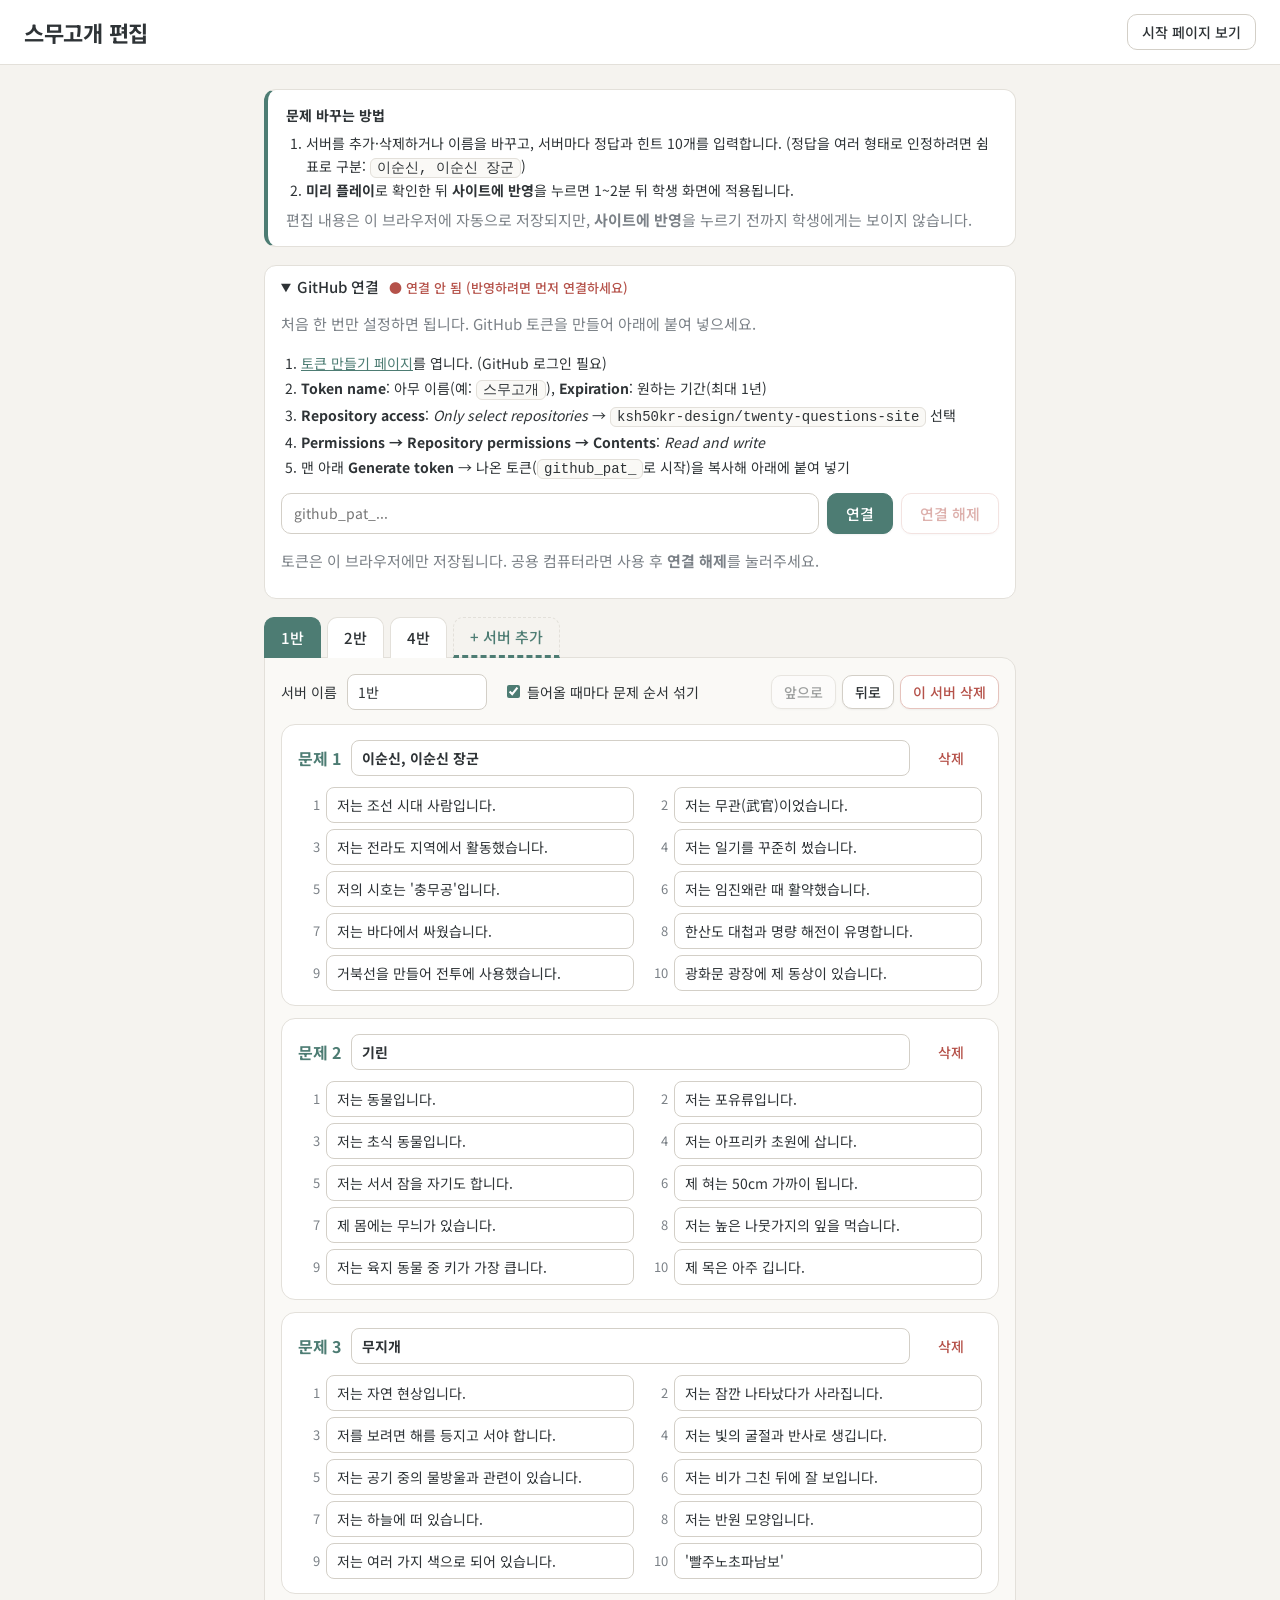
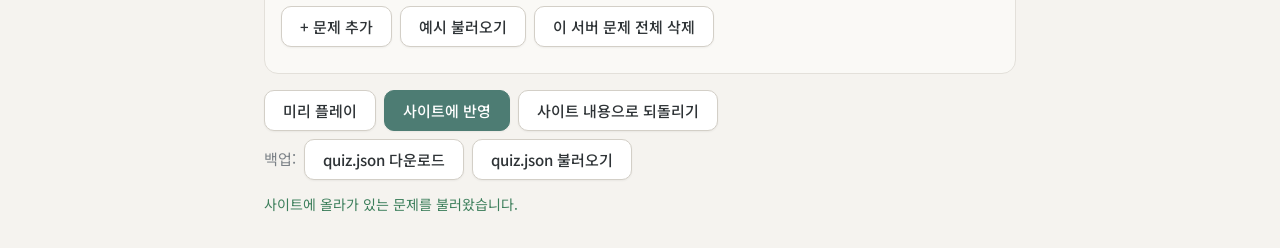
==== commit 993b8d1e: "Remove emojis and switch to a calm solid-color theme Co-Authored-By: Claude Opus 5.5 <noreply@anthro" ====
--- a/editor.html
+++ b/editor.html
@@ -6,12 +6,12 @@
 <title>스무고개 편집</title>
 <link rel="preconnect" href="https://fonts.googleapis.com">
 <link rel="preconnect" href="https://fonts.gstatic.com" crossorigin>
-<link href="https://fonts.googleapis.com/css2?family=Gowun+Dodum&family=Jua&display=swap" rel="stylesheet">
+<link href="https://fonts.googleapis.com/css2?family=Noto+Sans+KR:wght@400;500;700&display=swap" rel="stylesheet">
 <link rel="stylesheet" href="style.css">
 </head>
 <body>
 <header class="app-header">
-  <h1><span class="logo">✏️</span> 스무고개 편집</h1>
+  <h1>스무고개 편집</h1>
   <a class="home-link" href="index.html" target="_blank">시작 페이지 보기</a>
 </header>
 
@@ -53,8 +53,8 @@
       <label>서버 이름 <input id="name-input" type="text" placeholder="예: 1반"></label>
       <label class="check-label"><input type="checkbox" id="shuffle-check"> 들어올 때마다 문제 순서 섞기</label>
       <span class="meta-actions">
-        <button id="move-left-btn" type="button" title="시작 페이지에서 앞으로">◀ 앞으로</button>
-        <button id="move-right-btn" type="button" title="시작 페이지에서 뒤로">뒤로 ▶</button>
+        <button id="move-left-btn" type="button" title="시작 페이지에서 앞으로">앞으로</button>
+        <button id="move-right-btn" type="button" title="시작 페이지에서 뒤로">뒤로</button>
         <button id="delete-server-btn" type="button" class="danger">이 서버 삭제</button>
       </span>
     </div>
--- a/style.css
+++ b/style.css
@@ -1,33 +1,39 @@
 :root {
   /* 기본 */
-  --bg: #fff8f1;
-  --dot: #ffe3ec;
+  --bg: #f5f3ef;
   --panel-bg: #ffffff;
-  --text: #4a3f5c;
-  --muted: #9a8fa8;
-  --border: #f1e3ec;
-
-  /* 포인트 색 (선명한 캔디 핑크) */
-  --accent: #ff7eb0;
-  --accent-dark: #e45f95;
-  --accent-light: #ffeaf2;
-
-  /* 파스텔 팔레트 */
-  --pink: #ffd6e5;
-  --peach: #ffdcc8;
-  --lemon: #fff1a8;
-  --mint: #c8f1dd;
-  --sky: #cde8ff;
-  --lavender: #e4dbff;
+  --surface: #faf9f6;
+  --text: #2e3336;
+  --muted: #7b8187;
+  --border: #e3e0da;
+  --border-strong: #d3cfc7;
+
+  /* 포인트 색 (차분한 세이지 그린) */
+  --accent: #4d7c73;
+  --accent-dark: #3c645c;
+  --accent-light: #e8f0ee;
+
+  /* 카드 톤 (채도 낮은 뉴트럴) */
+  --tone-1: #e7ebe6;
+  --tone-2: #e4e8ee;
+  --tone-3: #efe8df;
+  --tone-4: #ebe5ec;
+  --tone-5: #ede9dc;
+  --tone-6: #efe4e1;
 
   /* 정답 / 오답 */
-  --correct: #23a86a;
-  --correct-light: #dcf7e9;
-  --incorrect: #ff6464;
-  --incorrect-light: #ffe7e4;
-
-  --font-title: "Jua", "Gowun Dodum", "Malgun Gothic", sans-serif;
-  --font-body: "Gowun Dodum", "Pretendard", "Malgun Gothic", sans-serif;
+  --correct: #3d7f5c;
+  --correct-light: #e9f3ec;
+  --correct-border: #bcd9c7;
+  --incorrect: #b5524a;
+  --incorrect-light: #f8ebe8;
+  --incorrect-border: #e6c3bd;
+
+  --shadow-sm: 0 1px 2px rgba(46, 51, 54, 0.06);
+  --shadow-md: 0 4px 14px rgba(46, 51, 54, 0.08);
+
+  --font-title: "Noto Sans KR", "Malgun Gothic", sans-serif;
+  --font-body: "Noto Sans KR", "Malgun Gothic", sans-serif;
 }
 
 * { box-sizing: border-box; }
@@ -35,58 +41,46 @@
 body {
   margin: 0;
   font-family: var(--font-body);
-  font-weight: 700;
-  background-color: var(--bg);
-  background-image: radial-gradient(var(--dot) 2.5px, transparent 2.5px);
-  background-size: 28px 28px;
+  font-weight: 400;
+  background: var(--bg);
   color: var(--text);
   min-height: 100vh;
+  -webkit-font-smoothing: antialiased;
 }
 
 h1, h2, .problem-counter, .result-title, .summary-title, .class-card, button, .file-btn, .home-link, .tab-btn {
   font-family: var(--font-title);
-  font-weight: 400;
-}
+  font-weight: 500;
+}
+
+strong { font-weight: 700; }
 
 .app-header {
   display: flex;
   align-items: center;
   justify-content: space-between;
   padding: 14px 24px;
-  background: linear-gradient(90deg, var(--pink), var(--lavender) 50%, var(--sky));
-  border-bottom: 4px dashed #fff;
-  box-shadow: 0 4px 0 var(--border);
+  background: var(--panel-bg);
+  border-bottom: 1px solid var(--border);
 }
 
 .app-header h1 {
-  font-size: 28px;
+  font-size: 22px;
+  font-weight: 700;
   margin: 0;
-  letter-spacing: 1px;
-  color: var(--text);
-}
-
-.logo {
-  display: inline-block;
-  animation: wiggle 2.4s ease-in-out infinite;
-}
-
-@keyframes wiggle {
-  0%, 100% { transform: rotate(0); }
-  10% { transform: rotate(-14deg); }
-  20% { transform: rotate(12deg); }
-  30% { transform: rotate(-6deg); }
-  40% { transform: rotate(0); }
+  letter-spacing: -0.3px;
+  color: var(--text);
 }
 
 .tabs { display: flex; gap: 8px; }
 
 .tab-btn {
   padding: 8px 16px;
-  border: 2px solid var(--border);
-  background: var(--panel-bg);
-  border-radius: 14px;
+  border: 1px solid var(--border);
+  background: var(--panel-bg);
+  border-radius: 10px;
   cursor: pointer;
-  font-size: 16px;
+  font-size: 15px;
   box-shadow: none;
 }
 
@@ -121,38 +115,37 @@
 
 button {
   padding: 9px 18px;
-  border: 2px solid var(--border);
-  background: var(--panel-bg);
-  border-radius: 999px;
+  border: 1px solid var(--border-strong);
+  background: var(--panel-bg);
+  border-radius: 10px;
   cursor: pointer;
-  font-size: 16px;
-  color: var(--text);
-  box-shadow: 0 3px 0 var(--border);
-  transition: transform 0.1s, box-shadow 0.1s, background 0.15s;
-}
-
-button:hover:not(:disabled) { background: var(--accent-light); transform: translateY(-1px); }
-button:active:not(:disabled) { transform: translateY(2px); box-shadow: 0 1px 0 var(--border); }
+  font-size: 15px;
+  color: var(--text);
+  box-shadow: var(--shadow-sm);
+  transition: background 0.15s, border-color 0.15s, color 0.15s;
+}
+
+button:hover:not(:disabled) { background: var(--surface); border-color: var(--muted); }
+button:active:not(:disabled) { background: var(--border); }
 button:disabled { opacity: 0.45; cursor: not-allowed; }
 
 button.primary {
   background: var(--accent);
   border-color: var(--accent);
   color: #fff;
-  box-shadow: 0 4px 0 var(--accent-dark);
-}
-
-button.primary:hover:not(:disabled) { background: #ff6aa3; }
-button.primary:active:not(:disabled) { box-shadow: 0 1px 0 var(--accent-dark); }
+}
+
+button.primary:hover:not(:disabled) { background: var(--accent-dark); border-color: var(--accent-dark); }
+button.primary:active:not(:disabled) { background: var(--accent-dark); }
 
 /* ---------- 편집 모드 ---------- */
 
 .problem-card {
   background: var(--panel-bg);
-  border: 2px solid var(--border);
-  border-radius: 18px;
+  border: 1px solid var(--border);
+  border-radius: 14px;
   padding: 14px 16px;
-  margin-bottom: 14px;
+  margin-bottom: 12px;
 }
 
 .problem-head {
@@ -164,7 +157,8 @@
 
 .problem-head .problem-no {
   font-family: var(--font-title);
-  color: var(--accent-dark);
+  font-weight: 700;
+  color: var(--accent);
   white-space: nowrap;
 }
 
@@ -178,6 +172,8 @@
   font-size: 14px;
   white-space: nowrap;
 }
+
+.problem-head .del-btn:hover:not(:disabled) { background: var(--incorrect-light); }
 
 .hint-inputs {
   display: grid;
@@ -202,14 +198,20 @@
 .problem-card input[type="text"] {
   width: 100%;
   padding: 7px 10px;
-  border: 2px solid var(--border);
-  border-radius: 10px;
+  border: 1px solid var(--border-strong);
+  border-radius: 8px;
   font-size: 14px;
   font-family: var(--font-body);
   color: var(--text);
-}
-
-input[type="text"]:focus { outline: none; border-color: var(--accent); }
+  background: var(--panel-bg);
+}
+
+input[type="text"]:focus,
+input[type="password"]:focus {
+  outline: none;
+  border-color: var(--accent);
+  box-shadow: 0 0 0 3px var(--accent-light);
+}
 
 .row-actions { margin: 10px 0; }
 
@@ -233,14 +235,16 @@
 
 .file-btn {
   padding: 9px 18px;
-  border: 2px solid var(--border);
-  background: var(--panel-bg);
-  border-radius: 999px;
+  border: 1px solid var(--border-strong);
+  background: var(--panel-bg);
+  border-radius: 10px;
   cursor: pointer;
-  font-size: 16px;
+  font-size: 15px;
   position: relative;
-  box-shadow: 0 3px 0 var(--border);
-}
+  box-shadow: var(--shadow-sm);
+}
+
+.file-btn:hover { background: var(--surface); border-color: var(--muted); }
 
 .file-btn input[type="file"] {
   position: absolute;
@@ -263,7 +267,7 @@
   padding: 40px 0;
   text-align: center;
   color: var(--muted);
-  font-size: 17px;
+  font-size: 16px;
 }
 
 .progress-row {
@@ -274,18 +278,16 @@
 }
 
 .problem-counter {
-  font-size: 22px;
-  background: var(--lemon);
-  padding: 6px 16px;
-  border-radius: 999px;
-  box-shadow: 0 3px 0 #f0d86a;
+  font-size: 20px;
+  font-weight: 700;
+  color: var(--text);
 }
 
 .score-display {
-  font-size: 16px;
+  font-size: 15px;
+  font-weight: 500;
   color: var(--accent-dark);
-  background: var(--panel-bg);
-  border: 2px solid var(--pink);
+  background: var(--accent-light);
   padding: 5px 14px;
   border-radius: 999px;
 }
@@ -301,11 +303,11 @@
   gap: 12px;
   align-items: center;
   background: var(--panel-bg);
-  border: 2px solid var(--border);
-  border-radius: 16px;
-  padding: 11px 14px;
-  margin-bottom: 9px;
-  font-size: 18px;
+  border: 1px solid var(--border);
+  border-radius: 12px;
+  padding: 12px 14px;
+  margin-bottom: 8px;
+  font-size: 17px;
   line-height: 1.5;
 }
 
@@ -314,49 +316,50 @@
   min-width: 64px;
   text-align: center;
   font-family: var(--font-title);
-  font-size: 15px;
+  font-weight: 500;
+  font-size: 13px;
   padding: 3px 10px;
   border-radius: 999px;
-  background: var(--lavender);
-  color: #6b55b8;
-}
-
-.hint-list li:nth-child(5n+2) .hint-no { background: var(--mint); color: #25845a; }
-.hint-list li:nth-child(5n+3) .hint-no { background: var(--sky); color: #2e76b8; }
-.hint-list li:nth-child(5n+4) .hint-no { background: var(--peach); color: #c4622e; }
-.hint-list li:nth-child(5n+5) .hint-no { background: var(--pink); color: var(--accent-dark); }
+  background: var(--surface);
+  border: 1px solid var(--border);
+  color: var(--muted);
+}
 
 .hint-list li.latest {
   border-color: var(--accent);
   background: var(--accent-light);
-  animation: pop 0.35s ease-out;
+  animation: fade-in 0.3s ease-out;
+}
+
+.hint-list li.latest .hint-no {
+  background: var(--accent);
+  border-color: var(--accent);
+  color: #fff;
 }
 
 .hint-list li.latest::after {
   content: "NEW";
   margin-left: auto;
   font-family: var(--font-title);
-  font-size: 12px;
-  color: #fff;
-  background: var(--accent);
-  padding: 2px 8px;
-  border-radius: 999px;
-}
-
-@keyframes pop {
-  0% { transform: scale(0.9); opacity: 0; }
-  70% { transform: scale(1.03); opacity: 1; }
-  100% { transform: scale(1); }
+  font-weight: 700;
+  font-size: 11px;
+  letter-spacing: 0.5px;
+  color: var(--accent);
+}
+
+@keyframes fade-in {
+  from { transform: translateY(4px); opacity: 0; }
+  to { transform: translateY(0); opacity: 1; }
 }
 
 /* 틀리거나 맞힌 뒤 공개되는, 보지 않았던 힌트 */
 .hint-list li.unseen {
-  background: #faf7fb;
+  background: var(--surface);
   border-style: dashed;
   color: var(--muted);
 }
 
-.hint-list li.unseen .hint-no { background: #eee8f1; color: var(--muted); }
+.hint-list li.unseen .hint-no { background: transparent; color: var(--muted); }
 
 .hint-list li .unseen-tag {
   margin-left: auto;
@@ -373,45 +376,40 @@
   flex: 1;
   min-width: 0;
   padding: 12px 16px;
-  border: 3px solid var(--pink);
-  border-radius: 999px;
-  font-size: 18px;
+  border: 1px solid var(--border-strong);
+  border-radius: 10px;
+  font-size: 17px;
   font-family: var(--font-body);
-  font-weight: 700;
-  color: var(--text);
-  background: #fff;
-}
-
-.answer-row input:focus { outline: none; border-color: var(--accent); }
-
-.answer-row button { padding: 11px 22px; font-size: 18px; white-space: nowrap; }
-
-#next-hint-btn { background: var(--sky); border-color: var(--sky); box-shadow: 0 4px 0 #9ccbf2; }
-#next-hint-btn:hover:not(:disabled) { background: #b9dcff; }
+  color: var(--text);
+  background: var(--panel-bg);
+}
+
+.answer-row button { padding: 11px 22px; font-size: 16px; white-space: nowrap; }
 
 .result-box {
-  border-radius: 20px;
+  border-radius: 14px;
   padding: 18px 20px;
   margin-top: 4px;
-  animation: pop 0.35s ease-out;
-}
-
-.result-box.correct { background: var(--correct-light); border: 3px solid #8fdcb6; }
-.result-box.incorrect { background: var(--incorrect-light); border: 3px solid #ffb3a8; }
-
-.result-title { font-size: 26px; margin: 0 0 6px; }
+  animation: fade-in 0.3s ease-out;
+}
+
+.result-box.correct { background: var(--correct-light); border: 1px solid var(--correct-border); }
+.result-box.incorrect { background: var(--incorrect-light); border: 1px solid var(--incorrect-border); }
+
+.result-title { font-size: 22px; font-weight: 700; margin: 0 0 6px; }
 .result-box.correct .result-title { color: var(--correct); }
 .result-box.incorrect .result-title { color: var(--incorrect); }
 
-.result-detail { margin: 0 0 14px; font-size: 17px; line-height: 1.6; }
-
-.summary-title { font-size: 30px; margin: 0 0 6px; text-align: center; }
+.result-detail { margin: 0 0 14px; font-size: 16px; line-height: 1.6; }
+
+.summary-title { font-size: 26px; font-weight: 700; margin: 8px 0 10px; text-align: center; }
 .summary-score {
-  font-size: 18px;
+  font-size: 16px;
   text-align: center;
-  background: var(--lemon);
-  border-radius: 16px;
-  padding: 10px;
+  background: var(--panel-bg);
+  border: 1px solid var(--border);
+  border-radius: 12px;
+  padding: 12px;
 }
 
 .summary-table {
@@ -419,8 +417,8 @@
   border-collapse: separate;
   border-spacing: 0;
   background: var(--panel-bg);
-  border: 2px solid var(--border);
-  border-radius: 16px;
+  border: 1px solid var(--border);
+  border-radius: 12px;
   overflow: hidden;
   font-size: 15px;
 }
@@ -432,16 +430,26 @@
 }
 
 .summary-table tr:last-child td { border-bottom: none; }
-.summary-table th { background: var(--lavender); color: #6b55b8; font-size: 14px; font-family: var(--font-title); font-weight: 400; }
-.summary-table tr.correct td:nth-child(3) { color: var(--correct); }
-.summary-table tr.incorrect td:nth-child(3) { color: var(--incorrect); }
+.summary-table th { background: var(--surface); color: var(--muted); font-size: 13px; font-family: var(--font-title); font-weight: 500; }
+
+.summary-table .mark {
+  display: inline-block;
+  margin-left: 4px;
+  font-size: 12px;
+  font-weight: 500;
+  padding: 1px 8px;
+  border-radius: 999px;
+}
+
+.summary-table tr.correct .mark { color: var(--correct); background: var(--correct-light); }
+.summary-table tr.incorrect .mark { color: var(--incorrect); background: var(--incorrect-light); }
 
 .play-actions { margin-top: 20px; display: flex; gap: 10px; justify-content: center; }
 
 @media (max-width: 640px) {
   main { padding: 14px; }
   .app-header { padding: 12px 16px; }
-  .app-header h1 { font-size: 24px; }
+  .app-header h1 { font-size: 20px; }
   .hint-inputs { grid-template-columns: 1fr; }
   .hint-list li { font-size: 16px; }
   .answer-row { flex-wrap: wrap; }
@@ -454,24 +462,18 @@
 .start-main { text-align: center; }
 
 .start-title {
-  font-size: 32px;
-  margin: 28px 0 8px;
-  color: var(--accent-dark);
-}
-
-.start-title .bounce { display: inline-block; animation: bounce 1.6s ease-in-out infinite; }
-
-@keyframes bounce {
-  0%, 100% { transform: translateY(0); }
-  50% { transform: translateY(-8px); }
-}
-
-.start-hint { margin-bottom: 30px; font-size: 17px; }
+  font-size: 28px;
+  font-weight: 700;
+  margin: 32px 0 8px;
+  color: var(--text);
+}
+
+.start-hint { margin-bottom: 32px; font-size: 16px; }
 
 .class-grid {
   display: grid;
   grid-template-columns: repeat(2, 1fr);
-  gap: 18px;
+  gap: 14px;
   max-width: 540px;
   margin: 0 auto;
 }
@@ -482,38 +484,42 @@
   align-items: center;
   justify-content: center;
   gap: 6px;
-  padding: 26px 16px;
-  background: var(--pink);
-  border: 3px solid #fff;
-  border-radius: 26px;
+  padding: 28px 16px;
+  background: var(--tone-1);
+  border: 1px solid rgba(46, 51, 54, 0.06);
+  border-radius: 16px;
   color: var(--text);
   text-decoration: none;
-  font-size: 24px;
-  box-shadow: 0 6px 0 rgba(74, 63, 92, 0.12);
+  font-size: 21px;
+  font-weight: 700;
   transition: transform 0.15s, box-shadow 0.15s;
 }
 
-.class-card:nth-child(6n+2) { background: var(--mint); }
-.class-card:nth-child(6n+3) { background: var(--sky); }
-.class-card:nth-child(6n+4) { background: var(--lemon); }
-.class-card:nth-child(6n+5) { background: var(--lavender); }
-.class-card:nth-child(6n+6) { background: var(--peach); }
+.class-card:nth-child(6n+2) { background: var(--tone-2); }
+.class-card:nth-child(6n+3) { background: var(--tone-3); }
+.class-card:nth-child(6n+4) { background: var(--tone-4); }
+.class-card:nth-child(6n+5) { background: var(--tone-5); }
+.class-card:nth-child(6n+6) { background: var(--tone-6); }
 
 .class-card:hover {
-  transform: translateY(-4px) rotate(-2deg);
-  box-shadow: 0 10px 0 rgba(74, 63, 92, 0.12);
-}
-
-.class-card:nth-child(even):hover { transform: translateY(-4px) rotate(2deg); }
-
-.class-card .card-emoji { font-size: 46px; line-height: 1; }
+  transform: translateY(-2px);
+  box-shadow: var(--shadow-md);
+}
+
+.class-card .card-num {
+  font-size: 13px;
+  font-weight: 500;
+  letter-spacing: 1px;
+  color: var(--muted);
+}
 
 /* ---------- 게임 페이지 헤더 ---------- */
 
 .class-title {
-  color: #fff;
-  background: var(--accent);
-  font-size: 18px;
+  color: var(--accent-dark);
+  background: var(--accent-light);
+  font-size: 15px;
+  font-weight: 500;
   padding: 3px 12px;
   border-radius: 999px;
   margin-left: 6px;
@@ -523,26 +529,27 @@
 .class-title:empty { display: none; }
 
 .home-link {
-  font-size: 16px;
+  font-size: 14px;
   color: var(--text);
   text-decoration: none;
   padding: 7px 14px;
-  background: #fff;
-  border-radius: 999px;
-  box-shadow: 0 3px 0 rgba(74, 63, 92, 0.12);
+  background: var(--panel-bg);
+  border: 1px solid var(--border-strong);
+  border-radius: 10px;
   white-space: nowrap;
 }
 
-.home-link:hover { background: var(--accent-light); }
-
-.empty-msg a { color: var(--accent-dark); }
+.home-link:hover { background: var(--surface); border-color: var(--muted); }
+
+.empty-msg a { color: var(--accent); }
 
 /* ---------- 편집 페이지 ---------- */
 
 .guide-box {
-  background: var(--lemon);
-  border: 2px dashed #f0d86a;
-  border-radius: 18px;
+  background: var(--panel-bg);
+  border: 1px solid var(--border);
+  border-left: 4px solid var(--accent);
+  border-radius: 12px;
   padding: 14px 18px;
   margin-bottom: 18px;
   font-size: 14px;
@@ -550,10 +557,11 @@
 }
 
 .guide-box ol { margin: 6px 0; padding-left: 20px; }
-.guide-box .hint { margin: 4px 0 0; color: #8a7a4a; }
+.guide-box .hint { margin: 4px 0 0; }
 
 .guide-box code, .hint code {
-  background: #fff;
+  background: var(--surface);
+  border: 1px solid var(--border);
   padding: 1px 6px;
   border-radius: 6px;
 }
@@ -570,8 +578,8 @@
 .meta-row input[type="text"] {
   margin-left: 6px;
   padding: 7px 10px;
-  border: 2px solid var(--border);
-  border-radius: 10px;
+  border: 1px solid var(--border-strong);
+  border-radius: 8px;
   font-size: 14px;
   font-family: var(--font-body);
   color: var(--text);
@@ -580,9 +588,8 @@
 
 @media (max-width: 640px) {
   .app-header { flex-wrap: wrap; gap: 8px; }
-  .class-card { padding: 20px 12px; font-size: 21px; }
-  .class-card .card-emoji { font-size: 38px; }
-  .start-title { font-size: 26px; }
+  .class-card { padding: 22px 12px; font-size: 19px; }
+  .start-title { font-size: 24px; }
 }
 
 /* ---------- 편집 페이지: 서버 탭 ---------- */
@@ -591,24 +598,24 @@
   display: flex;
   flex-wrap: wrap;
   gap: 6px;
-  margin-bottom: -2px;
+  margin-bottom: -1px;
 }
 
 .server-tabs .tab-btn {
-  border-radius: 14px 14px 0 0;
+  border-radius: 10px 10px 0 0;
   border-bottom: none;
 }
 
 .server-tabs .add-tab {
-  color: var(--accent-dark);
+  color: var(--accent);
   border-style: dashed;
   background: transparent;
 }
 
 .server-panel {
-  border: 2px solid var(--border);
-  border-radius: 0 18px 18px 18px;
-  background: #fffafc;
+  border: 1px solid var(--border);
+  border-radius: 0 14px 14px 14px;
+  background: var(--surface);
   padding: 16px;
 }
 
@@ -620,8 +627,8 @@
 
 .meta-actions button { padding: 6px 12px; font-size: 14px; }
 
-button.danger { color: var(--incorrect); border-color: #ffc9c2; box-shadow: 0 3px 0 #ffc9c2; }
-button.danger:hover:not(:disabled) { background: var(--incorrect-light); }
+button.danger { color: var(--incorrect); border-color: var(--incorrect-border); }
+button.danger:hover:not(:disabled) { background: var(--incorrect-light); border-color: var(--incorrect); }
 
 .row-actions { display: flex; flex-wrap: wrap; gap: 8px; }
 
@@ -633,21 +640,21 @@
 
 .gh-box {
   background: var(--panel-bg);
-  border: 2px solid var(--border);
-  border-radius: 18px;
+  border: 1px solid var(--border);
+  border-radius: 12px;
   padding: 10px 16px;
   margin-bottom: 18px;
   font-size: 14px;
 }
 
-.gh-box summary { cursor: pointer; font-family: var(--font-title); font-size: 16px; }
+.gh-box summary { cursor: pointer; font-family: var(--font-title); font-weight: 500; font-size: 15px; }
 .gh-state { font-family: var(--font-body); margin-left: 6px; font-size: 13px; }
 .gh-state.on { color: var(--correct); }
 .gh-state.off { color: var(--incorrect); }
 
 .gh-steps { padding-left: 20px; line-height: 1.8; margin: 6px 0 10px; }
-.gh-steps a { color: var(--accent-dark); }
-.gh-steps code { background: var(--accent-light); padding: 1px 6px; border-radius: 6px; }
+.gh-steps a { color: var(--accent); }
+.gh-steps code { background: var(--surface); border: 1px solid var(--border); padding: 1px 6px; border-radius: 6px; }
 
 .gh-row { display: flex; gap: 8px; flex-wrap: wrap; }
 
@@ -655,8 +662,8 @@
   flex: 1;
   min-width: 200px;
   padding: 8px 12px;
-  border: 2px solid var(--border);
-  border-radius: 999px;
+  border: 1px solid var(--border-strong);
+  border-radius: 10px;
   font-size: 14px;
   font-family: var(--font-body);
 }
